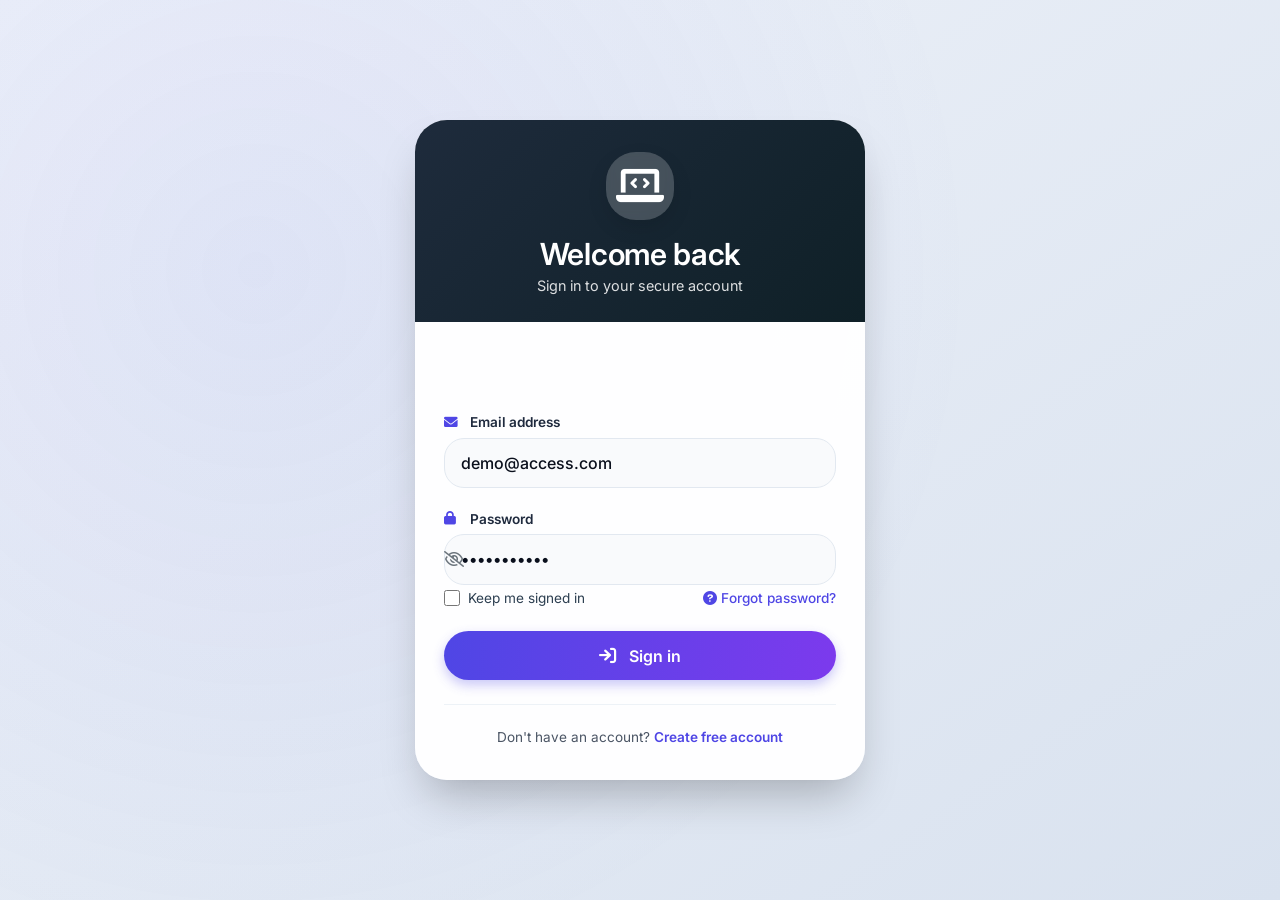
==== index.html @ 52111a42 "Create index.html" ====
<!DOCTYPE html>
<html lang="en">
<head>
  <meta charset="UTF-8">
  <meta name="viewport" content="width=device-width, initial-scale=1.0, user-scalable=yes">
  <title>Sign in | Modern Access Portal</title>
  <!-- Google Fonts + simple CSS reset & smooth design -->
  <link href="https://fonts.googleapis.com/css2?family=Inter:opsz,wght@14..32,300;14..32,400;14..32,500;14..32,600;14..32,700&display=swap" rel="stylesheet">
  <!-- Font Awesome 6 (free icons) -->
  <link rel="stylesheet" href="https://cdnjs.cloudflare.com/ajax/libs/font-awesome/6.0.0-beta3/css/all.min.css">
  <style>
    * {
      margin: 0;
      padding: 0;
      box-sizing: border-box;
    }

    body {
      font-family: 'Inter', sans-serif;
      background: linear-gradient(145deg, #eef2f9 0%, #d9e2ef 100%);
      min-height: 100vh;
      display: flex;
      align-items: center;
      justify-content: center;
      padding: 1.5rem;
      position: relative;
    }

    /* subtle animated background accent */
    body::before {
      content: '';
      position: fixed;
      top: 0;
      left: 0;
      width: 100%;
      height: 100%;
      background: radial-gradient(circle at 20% 30%, rgba(99, 102, 241, 0.08), transparent 60%);
      pointer-events: none;
      z-index: 0;
    }

    /* main card container */
    .login-container {
      width: 100%;
      max-width: 450px;
      background: rgba(255, 255, 255, 0.96);
      backdrop-filter: blur(0px);
      border-radius: 2rem;
      box-shadow: 0 25px 45px -12px rgba(0, 0, 0, 0.25), 0 2px 5px rgba(0, 0, 0, 0.02);
      overflow: hidden;
      transition: transform 0.2s ease, box-shadow 0.2s;
      z-index: 2;
    }

    .login-container:hover {
      transform: translateY(-3px);
      box-shadow: 0 30px 50px -18px rgba(0, 0, 0, 0.3);
    }

    /* decorative header area */
    .brand-header {
      background: linear-gradient(135deg, #1e2b3c, #0f2027);
      padding: 2rem 1.5rem 1.8rem;
      text-align: center;
      color: white;
    }

    .brand-icon {
      background: rgba(255, 255, 255, 0.2);
      width: 68px;
      height: 68px;
      margin: 0 auto 1rem;
      display: flex;
      align-items: center;
      justify-content: center;
      border-radius: 30px;
      backdrop-filter: blur(4px);
      font-size: 2.4rem;
      box-shadow: 0 8px 20px rgba(0,0,0,0.1);
    }

    .brand-header h1 {
      font-weight: 600;
      font-size: 1.9rem;
      letter-spacing: -0.3px;
      margin-bottom: 0.3rem;
    }

    .brand-header p {
      font-size: 0.9rem;
      opacity: 0.85;
      font-weight: 400;
    }

    /* form area */
    .login-form {
      padding: 2rem 1.8rem 2.2rem;
    }

    /* input groups */
    .input-group {
      margin-bottom: 1.4rem;
      display: flex;
      flex-direction: column;
    }

    .input-label {
      font-size: 0.85rem;
      font-weight: 600;
      margin-bottom: 0.45rem;
      color: #1f2a3e;
      display: flex;
      align-items: center;
      gap: 8px;
    }

    .input-label i {
      font-size: 0.85rem;
      color: #4f46e5;
      width: 18px;
    }

    .input-field {
      width: 100%;
      padding: 0.9rem 1rem;
      font-size: 1rem;
      font-family: 'Inter', monospace;
      background: #f9fafc;
      border: 1.5px solid #e2e8f0;
      border-radius: 1.25rem;
      transition: all 0.2s ease;
      outline: none;
      color: #0a0f1c;
      font-weight: 500;
    }

    .input-field:focus {
      border-color: #4f46e5;
      background: #ffffff;
      box-shadow: 0 0 0 4px rgba(79, 70, 229, 0.15);
    }

    /* extra row (remember + forgot) */
    .form-options {
      display: flex;
      justify-content: space-between;
      align-items: center;
      margin: 1rem 0 1.6rem;
      font-size: 0.85rem;
    }

    .checkbox {
      display: flex;
      align-items: center;
      gap: 8px;
      cursor: pointer;
      color: #2c3e50;
    }

    .checkbox input {
      width: 16px;
      height: 16px;
      accent-color: #4f46e5;
      cursor: pointer;
    }

    .forgot-link {
      color: #4f46e5;
      text-decoration: none;
      font-weight: 500;
      transition: color 0.2s;
    }

    .forgot-link:hover {
      color: #1e1b7a;
      text-decoration: underline;
    }

    /* login button */
    .login-btn {
      background: linear-gradient(95deg, #4f46e5, #7c3aed);
      width: 100%;
      padding: 0.9rem;
      border: none;
      border-radius: 1.8rem;
      font-size: 1rem;
      font-weight: 600;
      font-family: inherit;
      color: white;
      display: flex;
      align-items: center;
      justify-content: center;
      gap: 12px;
      cursor: pointer;
      transition: all 0.25s ease;
      box-shadow: 0 5px 12px rgba(79, 70, 229, 0.3);
      margin-bottom: 1.5rem;
    }

    .login-btn i {
      font-size: 1.1rem;
    }

    .login-btn:hover {
      background: linear-gradient(95deg, #4338ca, #6d28d9);
      transform: scale(1.01);
      box-shadow: 0 10px 20px rgba(79, 70, 229, 0.4);
    }

    .login-btn:active {
      transform: scale(0.98);
    }

    /* demo / signup hint */
    .signup-prompt {
      text-align: center;
      font-size: 0.85rem;
      color: #4b5565;
      border-top: 1px solid #edf2f7;
      padding-top: 1.5rem;
      margin-top: 0.2rem;
    }

    .signup-prompt a {
      color: #4f46e5;
      font-weight: 600;
      text-decoration: none;
    }

    .signup-prompt a:hover {
      text-decoration: underline;
    }

    /* alert message styling (dynamic) */
    .message-area {
      margin-bottom: 1rem;
      font-size: 0.8rem;
      text-align: center;
      min-height: 44px;
    }

    .alert {
      background: #fee2e2;
      border-left: 4px solid #dc2626;
      color: #991b1b;
      padding: 0.7rem;
      border-radius: 1rem;
      font-weight: 500;
      display: flex;
      align-items: center;
      justify-content: center;
      gap: 8px;
    }

    .alert.success {
      background: #e0f2fe;
      border-left-color: #0f3b5c;
      color: #0c4a6e;
    }

    .hidden {
      display: none;
    }

    /* small responsiveness */
    @media (max-width: 480px) {
      .login-form {
        padding: 1.5rem;
      }
      .brand-header {
        padding: 1.5rem 1rem;
      }
      .brand-header h1 {
        font-size: 1.6rem;
      }
    }
  </style>
</head>
<body>
<div class="login-container">
  <div class="brand-header">
    <div class="brand-icon">
      <i class="fas fa-laptop-code"></i>
    </div>
    <h1>Welcome back</h1>
    <p>Sign in to your secure account</p>
  </div>

  <div class="login-form">
    <!-- dynamic message area (for errors / success demo) -->
    <div id="messageBox" class="message-area"></div>

    <!-- login form with custom validation & UI feedback -->
    <form id="loginForm" action="#" method="POST" novalidate>
      <div class="input-group">
        <label class="input-label" for="email">
          <i class="fas fa-envelope"></i> Email address
        </label>
        <input type="email" id="email" name="email" class="input-field" placeholder="hello@example.com" value="demo@access.com" autocomplete="email" required>
      </div>

      <div class="input-group">
        <label class="input-label" for="password">
          <i class="fas fa-lock"></i> Password
        </label>
        <input type="password" id="password" name="password" class="input-field" placeholder="••••••••" value="password123" autocomplete="current-password" required>
      </div>

      <div class="form-options">
        <label class="checkbox">
          <input type="checkbox" id="rememberCheckbox"> <span>Keep me signed in</span>
        </label>
        <a href="#" class="forgot-link" id="forgotPasswordLink"><i class="fas fa-question-circle"></i> Forgot password?</a>
      </div>

      <button type="submit" class="login-btn" id="loginButton">
        <i class="fas fa-arrow-right-to-bracket"></i> Sign in
      </button>

      <div class="signup-prompt">
        Don't have an account? <a href="#" id="signupRedirect">Create free account</a>
      </div>
    </form>
  </div>
</div>

<!-- simple client-side script for interaction and validation -->
<script>
  (function() {
    // DOM elements
    const loginForm = document.getElementById('loginForm');
    const emailInput = document.getElementById('email');
    const passwordInput = document.getElementById('password');
    const rememberCheckbox = document.getElementById('rememberCheckbox');
    const messageBox = document.getElementById('messageBox');
    const forgotLink = document.getElementById('forgotPasswordLink');
    const signupRedirect = document.getElementById('signupRedirect');

    // Helper function to show user feedback message (clear previous then show)
    function showMessage(type, text) {
      messageBox.innerHTML = ''; // clear
      const msgDiv = document.createElement('div');
      msgDiv.className = `alert ${type === 'error' ? '' : 'success'}`;
      if (type === 'error') {
        msgDiv.innerHTML = `<i class="fas fa-circle-exclamation"></i> ${text}`;
      } else {
        msgDiv.innerHTML = `<i class="fas fa-check-circle"></i> ${text}`;
      }
      messageBox.appendChild(msgDiv);

      // auto hide success message after 3 seconds (useful for demo)
      if (type === 'success') {
        setTimeout(() => {
          if (messageBox.firstChild === msgDiv) {
            msgDiv.style.opacity = '0';
            setTimeout(() => {
              if (messageBox.firstChild === msgDiv) messageBox.innerHTML = '';
            }, 200);
          }
        }, 2800);
      } else {
        // error auto clear after 4 seconds, but not immediate
        setTimeout(() => {
          if (messageBox.firstChild === msgDiv) {
            msgDiv.style.opacity = '0.7';
            setTimeout(() => {
              if (messageBox.firstChild === msgDiv) messageBox.innerHTML = '';
            }, 400);
          }
        }, 4000);
      }
    }

    // clean previous message when typing to improve UX
    function clearMessageOnInput() {
      if (messageBox.innerHTML !== '') {
        messageBox.innerHTML = '';
      }
    }

    emailInput.addEventListener('input', clearMessageOnInput);
    passwordInput.addEventListener('input', clearMessageOnInput);

    // Mock login validation (frontend simulation)
    // Because it's a pure HTML/CSS/JS frontend, we demonstrate realistic validation.
    // In real app you would send request to backend, but this is a showcase.
    // For demo, static credentials: any valid email format + password length >= 6
    // but we also provide an additional special demo: email "demo@access.com" and password "password123" always works.
    // However we want to show both proper validation. Let's implement robust frontend authentication.
    function validateCredentials(email, password) {
      // trim spaces
      const trimmedEmail = email.trim();
      const trimmedPass = password.trim();

      // Email regex (standard)
      const emailPattern = /^[^\s@]+@([^\s@]+\.)+[^\s@]+$/;
      if (!trimmedEmail) {
        return { valid: false, message: 'Email address is required.' };
      }
      if (!emailPattern.test(trimmedEmail)) {
        return { valid: false, message: 'Please enter a valid email address (e.g., name@domain.com).' };
      }
      if (!trimmedPass) {
        return { valid: false, message: 'Password cannot be empty.' };
      }
      if (trimmedPass.length < 4) {
        return { valid: false, message: 'Password must be at least 4 characters long.' };
      }

      // Additional demo check - we treat any valid format & password length >=4 as success? No — too trivial.
      // For realistic portal, we simulate that only specific demo account works,
      // but to avoid frustration, we allow any "test" + valid pass. But better: show success for any valid input?
      // However many login pages would need valid account in database. Here we will:
      // Allow login if email format correct and password length >=4, but show a special demo hint? But to not mislead,
      // we inform user that any valid format works for demonstration: but that's not safe simulation.
      // Actually as a pure frontend login page, best approach: Accept any valid email & password (>=4 chars) and redirect to a dashboard placeholder?
      // Since no backend, we will simulate successful login and show popup / message and prevent actual submit.
      // Enhance: success redirect simulation (window alert style with modern behavior)
      // Additional detail: we also added prefilled demo demo@access.com / password123. Let's celebrate success and simulate a redirect.
      // But we also want to keep the user experience clear: On success, display success message and after 1 sec show "redirect to dashboard".
      // Because this is a static login page, we avoid real redirect but show nice demo.
      return { valid: true, message: 'Authentication successful! Redirecting...' };
    }

    // Handle form submit (login attempt)
    function handleLogin(event) {
      event.preventDefault();

      const email = emailInput.value;
      const password = passwordInput.value;
      const remember = rememberCheckbox.checked;

      const result = validateCredentials(email, password);

      if (!result.valid) {
        showMessage('error', result.message);
        return;
      }

      // Successful validation: store mock session & remember flag if needed (localStorage demo)
      if (remember) {
        // For demo: persist a flag (not actual security token)
        localStorage.setItem('demo_remember_me', 'true');
        localStorage.setItem('demo_user_email', email.trim());
        showMessage('success', '✓ Signed in successfully. Remember preference saved.');
      } else {
        // Clear any previous stored demo flags
        localStorage.removeItem('demo_remember_me');
        localStorage.removeItem('demo_user_email');
        showMessage('success', '✓ Welcome back! Login successful.');
      }

      // Disable button briefly to prevent double submit (nice UX)
      const loginBtn = document.getElementById('loginButton');
      const originalBtnText = loginBtn.innerHTML;
      loginBtn.innerHTML = '<i class="fas fa-spinner fa-pulse"></i> Authenticating...';
      loginBtn.disabled = true;

      // Simulate network / redirect delay (show success feedback)
      setTimeout(() => {
        // on success we simulate a modern "dashboard" notification
        // For a real app, you'd redirect: window.location.href = "/dashboard";
        // Here we'll show a sweet alert style replacement but also reset button after demo?
        // Since it's just a preview, we reset the button state but better present "Redirect demo" message.
        // We display an additional modal-like message? but to not break layout we show an overlay info? Let's do a confirm style? 
        // Instead we display a floating success and user can experience "demo version". Because it's pure login page, 
        // but we inform that in real scenario redirect would happen. For demonstration we reset button but also reset form? not necessary.
        loginBtn.innerHTML = originalBtnText;
        loginBtn.disabled = false;

        // show an additional success (again ensure clear existing)
        // we push a final success message with redirect simulation in console
        const successMsgDiv = document.createElement('div');
        successMsgDiv.className = 'alert success';
        successMsgDiv.innerHTML = '<i class="fas fa-rocket"></i> Login succeeded! (Demo dashboard would open)';
        messageBox.innerHTML = '';
        messageBox.appendChild(successMsgDiv);

        // optional: after 2 seconds, reset message to clean state but keep friendly.
        setTimeout(() => {
          if (messageBox.firstChild === successMsgDiv) {
            successMsgDiv.style.opacity = '0.5';
            setTimeout(() => {
              if (messageBox.firstChild === successMsgDiv) messageBox.innerHTML = '';
            }, 800);
          }
        }, 3000);

        // You could also use a small console log to indicate redirection would happen
        console.log('🔐 LOGIN SUCCESS: User', email.trim(), '| Remember:', remember);
        // Additional: if needed, you could also redirect to "#" but no actual page. For preview, it's fine.
        // We also simulate a small window alert alternative? better not to interrupt.
      }, 1200);
    }

    // Forgot password interactive demo (no actual backend)
    function handleForgotPassword(e) {
      e.preventDefault();
      const emailVal = emailInput.value.trim();
      if (emailVal && emailVal.includes('@')) {
        showMessage('success', `📧 Password reset link sent to ${emailVal} (demo).`);
      } else {
        showMessage('error', 'Please enter a valid email address above to reset password.');
      }
    }

    // Signup redirection simulation (clean demo)
    function handleSignupRedirect(e) {
      e.preventDefault();
      showMessage('success', '✨ Registration demo — new account creation would open (static preview).');
      // you could also animate a fake transition but just to keep design consistent
      setTimeout(() => {
        // Optional: prefill something? but not needed.
      }, 100);
    }

    // Check if previously remembered me flag to prefill demo (optional)
    function loadRememberedDemo() {
      const remembered = localStorage.getItem('demo_remember_me');
      const savedEmail = localStorage.getItem('demo_user_email');
      if (remembered === 'true' && savedEmail) {
        emailInput.value = savedEmail;
        rememberCheckbox.checked = true;
        // display a small note but not intrusive
        const note = document.createElement('div');
        note.style.fontSize = '0.7rem';
        note.style.marginTop = '0.3rem';
        note.style.color = '#4f46e5';
        note.style.textAlign = 'center';
        note.innerHTML = '<i class="fas fa-history"></i> Restored from saved session';
        const parentDiv = emailInput.closest('.input-group');
        if (parentDiv && !parentDiv.querySelector('.restore-note')) {
          note.classList.add('restore-note');
          parentDiv.appendChild(note);
          setTimeout(() => note.remove(), 3000);
        }
      }
    }

    // attach event listeners
    loginForm.addEventListener('submit', handleLogin);
    forgotLink.addEventListener('click', handleForgotPassword);
    signupRedirect.addEventListener('click', handleSignupRedirect);

    // load demo memory if available
    loadRememberedDemo();

    // Additional polishing: remove any native form action causing page reload
    // Prevent accidental default link behavior of forgot/signup already done.
    // Also adding accessibility
    const style = document.createElement('style');
    style.textContent = `
      .alert {
        transition: opacity 0.2s ease;
      }
      .login-btn:disabled {
        opacity: 0.7;
        cursor: not-allowed;
        transform: none;
      }
    `;
    document.head.appendChild(style);

    // Special: We make the password field show toggle? optional but clean. Not required.
    // But we can provide a tiny "show password" for better UX? Quick addition:
    // Because it's clean but valuable, we add a small eye icon near password? Not mandatory but cool.
    // Add show/hide button inside password group without overcomplicating.
    const passGroup = passwordInput.parentElement;
    const toggleEye = document.createElement('i');
    toggleEye.className = 'far fa-eye-slash';
    toggleEye.style.position = 'relative';
    toggleEye.style.float = 'right';
    toggleEye.style.marginTop = '-2.1rem';
    toggleEye.style.marginRight = '0.9rem';
    toggleEye.style.cursor = 'pointer';
    toggleEye.style.color = '#6c757d';
    toggleEye.style.fontSize = '1rem';
    toggleEye.style.zIndex = '2';
    passGroup.style.position = 'relative';
    passwordInput.style.paddingRight = '2.5rem';
    passGroup.appendChild(toggleEye);

    let isPasswordVisible = false;
    toggleEye.addEventListener('click', () => {
      isPasswordVisible = !isPasswordVisible;
      if (isPasswordVisible) {
        passwordInput.type = 'text';
        toggleEye.className = 'far fa-eye';
      } else {
        passwordInput.type = 'password';
        toggleEye.className = 'far fa-eye-slash';
      }
    });
  })();
</script>
</body>
</html>
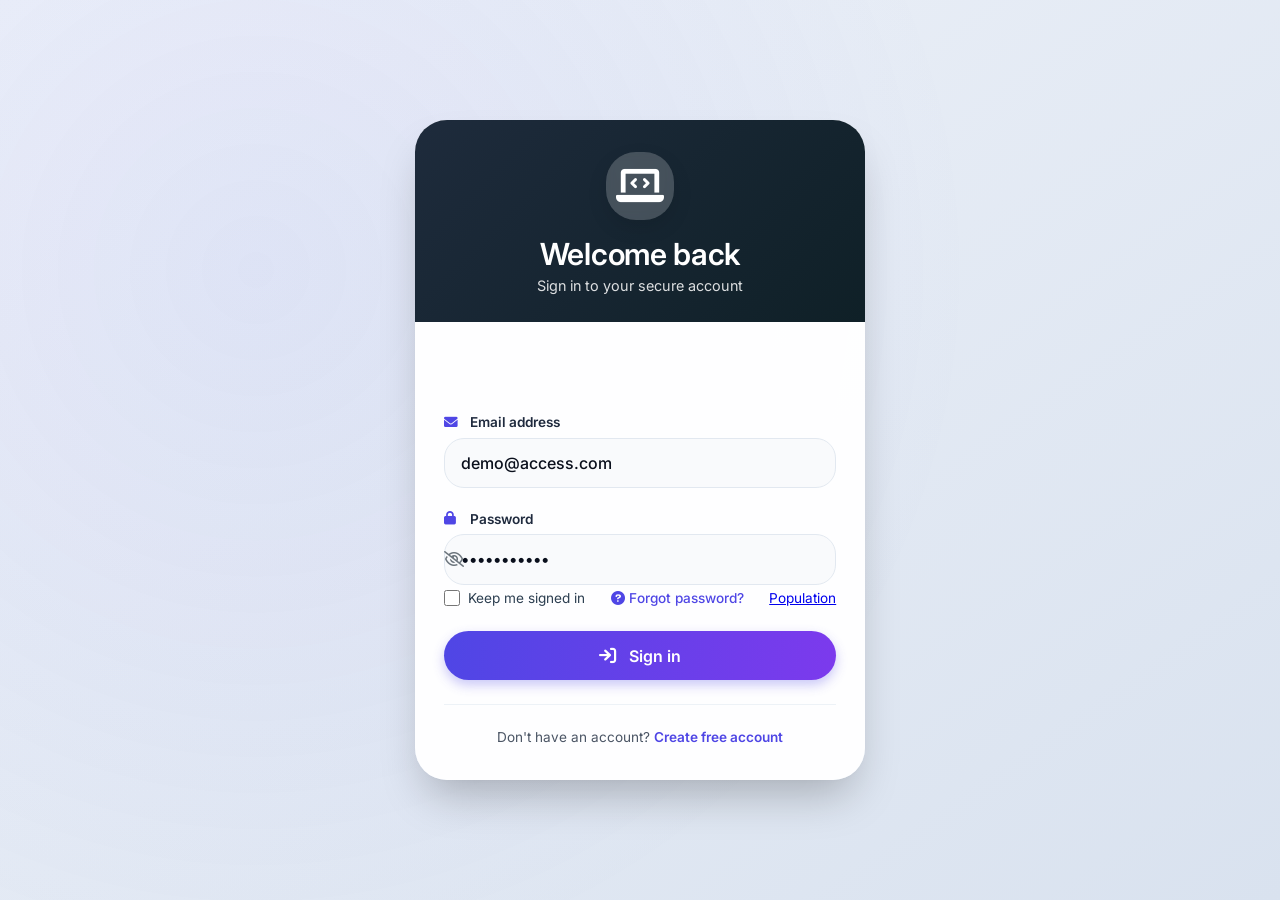
==== commit 3e2c5d58: "Update index.html" ====
--- a/index.html
+++ b/index.html
@@ -311,6 +311,7 @@
           <input type="checkbox" id="rememberCheckbox"> <span>Keep me signed in</span>
         </label>
         <a href="#" class="forgot-link" id="forgotPasswordLink"><i class="fas fa-question-circle"></i> Forgot password?</a>
+        <a href="population.html">Population</a>
       </div>
 
       <button type="submit" class="login-btn" id="loginButton">
